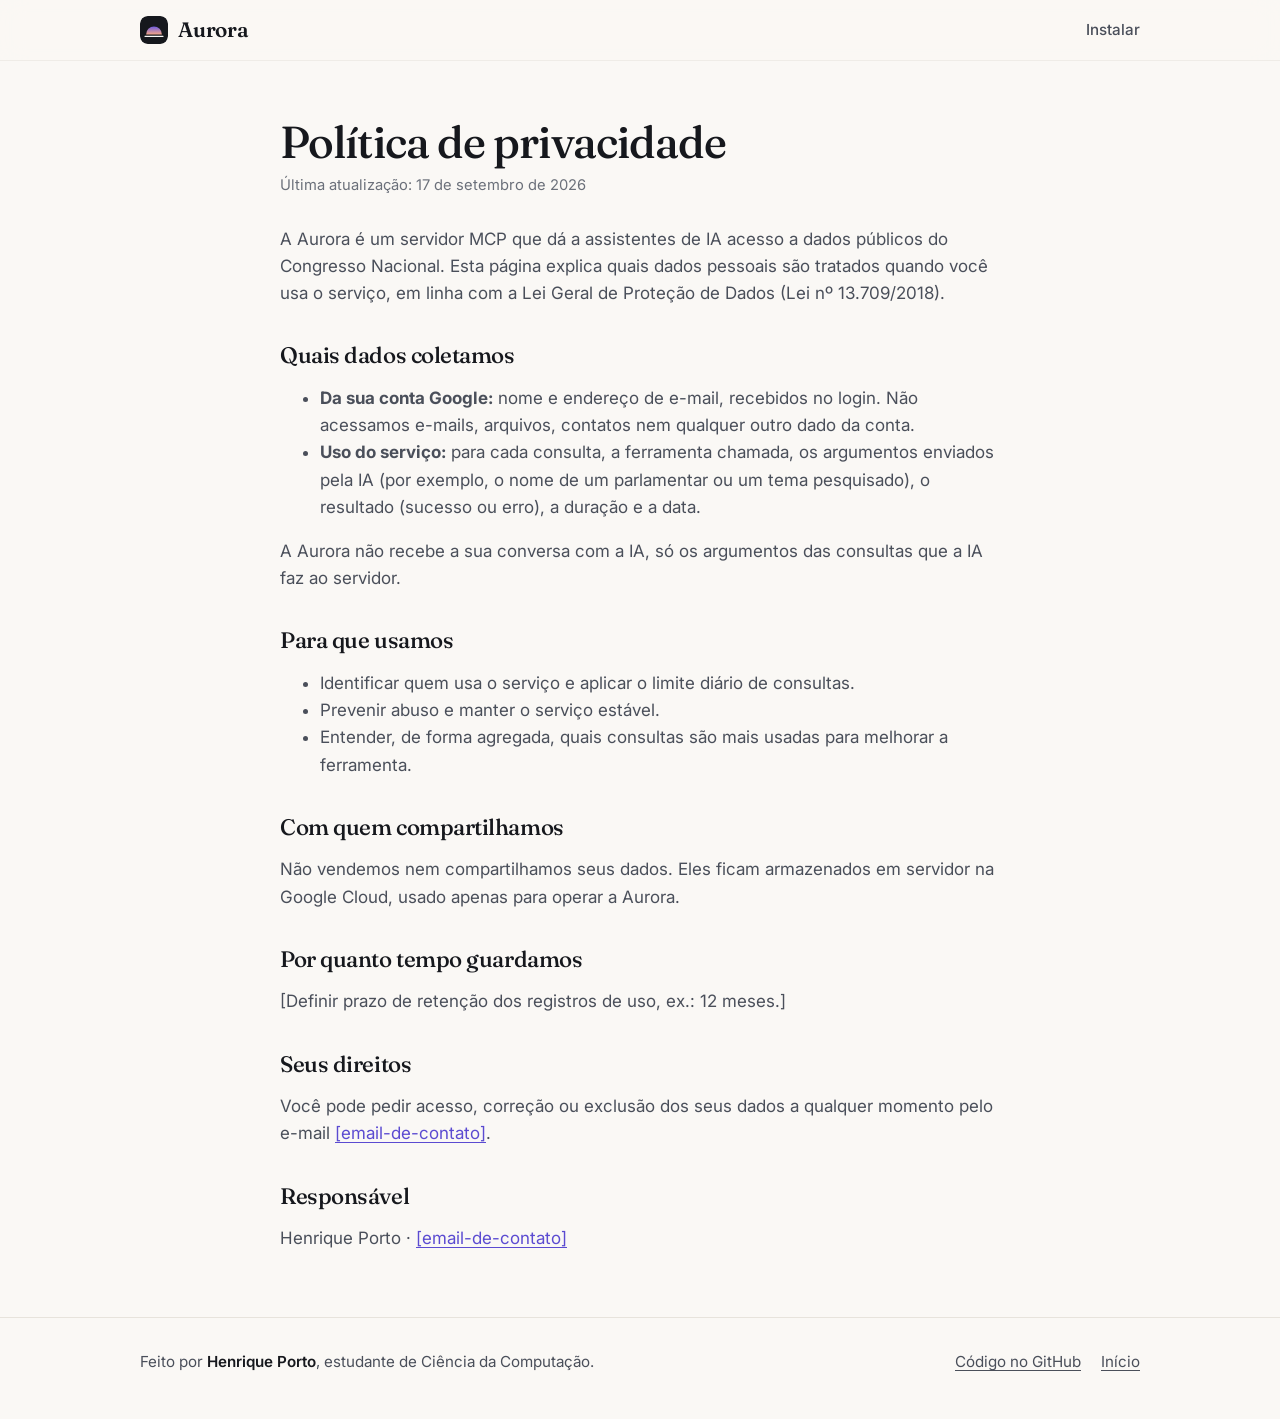
==== privacidade.html @ a43c870f "feat: esboço do site" ====
<!doctype html>
<html lang="pt-BR">
<head>
  <meta charset="utf-8">
  <meta name="viewport" content="width=device-width, initial-scale=1">
  <title>Privacidade · Aurora</title>
  <meta name="description" content="Política de privacidade da Aurora.">
  <link rel="icon" href="favicon.svg" type="image/svg+xml">
  <link rel="preconnect" href="https://fonts.googleapis.com">
  <link rel="preconnect" href="https://fonts.gstatic.com" crossorigin>
  <link href="https://fonts.googleapis.com/css2?family=Fraunces:opsz,wght@9..144,500;9..144,600&family=Inter:wght@400;500;600&display=swap" rel="stylesheet">
  <link rel="stylesheet" href="styles.css">
</head>
<body>
  <header class="topo">
    <div class="container topo__linha">
      <a class="marca" href="./" aria-label="Aurora, página inicial">
        <img src="favicon.svg" alt="" width="28" height="28">
        <span>Aurora</span>
      </a>
      <nav class="topo__nav" aria-label="Principal">
        <a href="./#instalar">Instalar</a>
      </nav>
    </div>
  </header>

  <!-- ESBOÇO: revisar antes de publicar e antes de enviar o app OAuth para verificação do Google. -->
  <main class="container container--estreito texto">
    <h1>Política de privacidade</h1>
    <p class="atualizado">Última atualização: 17 de setembro de 2026</p>

    <p>
      A Aurora é um servidor MCP que dá a assistentes de IA acesso a dados públicos do Congresso Nacional.
      Esta página explica quais dados pessoais são tratados quando você usa o serviço, em linha com a
      Lei Geral de Proteção de Dados (Lei nº 13.709/2018).
    </p>

    <h2>Quais dados coletamos</h2>
    <ul>
      <li><strong>Da sua conta Google:</strong> nome e endereço de e-mail, recebidos no login. Não acessamos e-mails, arquivos, contatos nem qualquer outro dado da conta.</li>
      <li><strong>Uso do serviço:</strong> para cada consulta, a ferramenta chamada, os argumentos enviados pela IA (por exemplo, o nome de um parlamentar ou um tema pesquisado), o resultado (sucesso ou erro), a duração e a data.</li>
    </ul>
    <p>A Aurora não recebe a sua conversa com a IA, só os argumentos das consultas que a IA faz ao servidor.</p>

    <h2>Para que usamos</h2>
    <ul>
      <li>Identificar quem usa o serviço e aplicar o limite diário de consultas.</li>
      <li>Prevenir abuso e manter o serviço estável.</li>
      <li>Entender, de forma agregada, quais consultas são mais usadas para melhorar a ferramenta.</li>
    </ul>

    <h2>Com quem compartilhamos</h2>
    <p>
      Não vendemos nem compartilhamos seus dados. Eles ficam armazenados em servidor na Google Cloud,
      usado apenas para operar a Aurora.
    </p>

    <h2>Por quanto tempo guardamos</h2>
    <p>[Definir prazo de retenção dos registros de uso, ex.: 12 meses.]</p>

    <h2>Seus direitos</h2>
    <p>
      Você pode pedir acesso, correção ou exclusão dos seus dados a qualquer momento pelo e-mail
      <a href="mailto:[email-de-contato]">[email-de-contato]</a>.
    </p>

    <h2>Responsável</h2>
    <p>Henrique Porto · <a href="mailto:[email-de-contato]">[email-de-contato]</a></p>
  </main>

  <footer class="rodape">
    <div class="container rodape__linha">
      <p>Feito por <a class="autor" href="https://www.linkedin.com/in/henriporto/">Henrique Porto</a>, estudante de Ciência da Computação.</p>
      <nav aria-label="Rodapé">
        <a href="https://github.com/henriporto/aurora">Código no GitHub</a>
        <a href="./">Início</a>
      </nav>
    </div>
  </footer>
</body>
</html>
---- styles.css ----
/* Paleta
 * Base neutra e quente (papel + tinta) com um único acento violeta.
 * Evita vermelho, verde-amarelo e azul como cor principal: no Brasil
 * essas cores lembram partidos e o site precisa parecer neutro.
 * O brilho do topo (lilás → pêssego) é o "amanhecer" da Aurora.
 */
:root {
  --fundo: #FAF8F5;
  --superficie: #FFFFFF;
  --tinta: #16181D;
  --tinta-2: #4A4F5A;
  --tinta-3: #6B707A;
  --linha: #E7E3DC;
  --acento: #5B4BD1;
  --acento-hover: #4A3BBE;
  --acento-suave: #EFECFC;
  --sobre-acento: #FFFFFF;
  --codigo-fundo: #16181D;
  --codigo-tinta: #ECEAE6;
  --codigo-rotulo: #9A9FAA;
  --brilho-1: #CFC6FA;
  --brilho-2: #F8D2BF;

  --fonte-titulo: "Fraunces", Georgia, "Times New Roman", serif;
  --fonte-texto: "Inter", system-ui, -apple-system, "Segoe UI", sans-serif;
  --fonte-codigo: "JetBrains Mono", ui-monospace, "SFMono-Regular", Menlo, monospace;

  --raio: 14px;
  --raio-g: 20px;
  --sombra: 0 1px 2px rgb(22 24 29 / .04), 0 8px 24px rgb(22 24 29 / .06);

  color-scheme: light dark;
}

@media (prefers-color-scheme: dark) {
  :root {
    --fundo: #0E0F13;
    --superficie: #16181E;
    --tinta: #ECEAE6;
    --tinta-2: #B0B4BD;
    --tinta-3: #8C919B;
    --linha: #272A33;
    --acento: #A99DFF;
    --acento-hover: #BDB4FF;
    --acento-suave: #221F3A;
    --sobre-acento: #0E0F13;
    --codigo-fundo: #0A0B0E;
    --brilho-1: #3A2F7A;
    --brilho-2: #5A3226;
    --sombra: 0 1px 2px rgb(0 0 0 / .3), 0 8px 24px rgb(0 0 0 / .25);
  }
}

*, *::before, *::after { box-sizing: border-box; }

html { scroll-behavior: smooth; -webkit-text-size-adjust: 100%; }
@media (prefers-reduced-motion: reduce) {
  html { scroll-behavior: auto; }
  *, *::before, *::after { transition: none !important; animation: none !important; }
}

body {
  margin: 0;
  background: var(--fundo);
  color: var(--tinta);
  font-family: var(--fonte-texto);
  font-size: 1.0625rem;
  line-height: 1.6;
  -webkit-font-smoothing: antialiased;
  overflow-x: hidden;
}

a { color: var(--acento); text-underline-offset: 3px; }
a:hover { color: var(--acento-hover); }
:focus-visible { outline: 2px solid var(--acento); outline-offset: 3px; border-radius: 6px; }

h1, h2, h3 {
  font-family: var(--fonte-titulo);
  font-weight: 500;
  letter-spacing: -0.02em;
  line-height: 1.1;
  margin: 0;
}

.container { width: 100%; max-width: 1040px; margin: 0 auto; padding: 0 20px; }
.container--estreito { max-width: 720px; }

.pular {
  position: absolute; left: -9999px; top: 8px;
  background: var(--tinta); color: var(--fundo); padding: 8px 14px; border-radius: 8px; z-index: 10;
}
.pular:focus { left: 8px; }

/* Topo */
.topo {
  position: sticky; top: 0; z-index: 5;
  background: color-mix(in srgb, var(--fundo) 82%, transparent);
  backdrop-filter: saturate(1.4) blur(12px);
  -webkit-backdrop-filter: saturate(1.4) blur(12px);
  border-bottom: 1px solid color-mix(in srgb, var(--linha) 60%, transparent);
}
.topo__linha { display: flex; align-items: center; justify-content: space-between; height: 60px; }
.marca {
  display: inline-flex; align-items: center; gap: 10px;
  color: var(--tinta); text-decoration: none;
  font-family: var(--fonte-titulo); font-size: 1.3rem; font-weight: 600; letter-spacing: -0.01em;
}
.marca img { border-radius: 8px; }
.topo__nav { display: flex; gap: 22px; }
.topo__nav a { color: var(--tinta-2); text-decoration: none; font-size: .95rem; font-weight: 500; }
.topo__nav a:hover { color: var(--tinta); }
@media (max-width: 560px) {
  .topo__nav a:not([href="#instalar"]) { display: none; }
}

/* Hero */
.hero { position: relative; padding: 96px 0 72px; overflow: hidden; }
.hero__brilho {
  position: absolute; inset: -30% -10% auto; height: 520px;
  background:
    radial-gradient(40% 60% at 30% 40%, var(--brilho-1), transparent 70%),
    radial-gradient(35% 55% at 70% 50%, var(--brilho-2), transparent 70%);
  filter: blur(40px);
  opacity: .75;
  -webkit-mask-image: linear-gradient(to bottom, #000 45%, transparent);
  mask-image: linear-gradient(to bottom, #000 45%, transparent);
  pointer-events: none;
}
.hero__conteudo { position: relative; text-align: center; max-width: 820px; }
.hero h1 { font-size: clamp(2.3rem, 6.2vw, 4.1rem); text-wrap: balance; }
.hero__sub {
  margin: 24px auto 0; max-width: 620px;
  font-size: clamp(1.05rem, 2.2vw, 1.2rem); color: var(--tinta-2); text-wrap: pretty;
}
.hero__sub strong { color: var(--tinta); font-weight: 600; }
.hero__acoes { display: flex; flex-wrap: wrap; gap: 12px; justify-content: center; margin-top: 34px; }

/* Dica ao passar o mouse no botão principal (some em telas de toque). */
.com-dica { position: relative; display: inline-flex; }
.dica {
  position: absolute; top: calc(100% + 10px); left: 50%; z-index: 2;
  width: max-content; max-width: min(300px, 80vw);
  padding: 8px 12px; border-radius: 10px;
  background: var(--tinta); color: var(--fundo);
  font-size: .85rem; line-height: 1.4; text-align: center;
  opacity: 0; transform: translate(-50%, -4px); pointer-events: none;
  transition: opacity .15s, transform .15s;
}
.com-dica:hover .dica, .com-dica:has(:focus-visible) .dica { opacity: 1; transform: translate(-50%, 0); }
@media (hover: none) { .dica { display: none; } }

.botao {
  display: inline-flex; align-items: center; justify-content: center; gap: 8px;
  min-height: 48px; padding: 0 22px; border-radius: 999px;
  font: 500 1rem/1 var(--fonte-texto); text-decoration: none; cursor: pointer;
  border: 1px solid transparent;
  transition: background-color .15s, color .15s, border-color .15s, transform .15s;
}
.botao:active { transform: translateY(1px); }
.botao--primario { background: var(--tinta); color: var(--fundo); }
.botao--primario:hover { background: color-mix(in srgb, var(--tinta) 86%, var(--acento)); color: var(--fundo); }
.botao--fantasma { color: var(--tinta); border-color: var(--linha); background: color-mix(in srgb, var(--superficie) 60%, transparent); }
.botao--fantasma:hover { color: var(--tinta); border-color: var(--tinta-3); }
.botao--acento { background: var(--acento); color: var(--sobre-acento); min-height: 42px; padding: 0 18px; font-size: .95rem; }
.botao--acento:hover { background: var(--acento-hover); color: var(--sobre-acento); }

/* Seções */
.secao { padding: 72px 0; }
.secao__titulo { font-size: clamp(1.8rem, 4vw, 2.5rem); text-align: center; text-wrap: balance; }
.secao__titulo--sozinho { margin-bottom: 32px; }
.secao__sub { margin: 12px auto 36px; max-width: 580px; text-align: center; color: var(--tinta-2); text-wrap: pretty; }

/* Perguntas */
.perguntas {
  list-style: none; margin: 0; padding: 0;
  display: grid; gap: 12px; grid-template-columns: repeat(auto-fit, minmax(290px, 1fr));
}
.pergunta {
  width: 100%; height: 100%; text-align: left; cursor: pointer;
  padding: 18px 20px; border-radius: var(--raio);
  font: 400 1rem/1.5 var(--fonte-texto); color: var(--tinta);
  background: var(--superficie); border: 1px solid var(--linha);
  transition: border-color .15s, box-shadow .15s, transform .15s;
}
.pergunta::before { content: "“"; color: var(--acento); font-family: var(--fonte-titulo); font-size: 1.4em; line-height: 0; margin-right: 2px; vertical-align: -0.2em; }
.etiqueta {
  display: inline-block; margin-left: 6px; padding: 1px 8px; border-radius: 999px; vertical-align: 1px;
  font-size: .72rem; font-weight: 600; letter-spacing: .02em; text-transform: uppercase;
  color: var(--acento); background: var(--acento-suave);
}
.pergunta:hover { border-color: color-mix(in srgb, var(--acento) 45%, var(--linha)); box-shadow: var(--sombra); transform: translateY(-1px); }

/* Instalação */
.secao--instalar { background: linear-gradient(to bottom, transparent, color-mix(in srgb, var(--acento-suave) 55%, transparent) 30%, transparent); }

.clientes { position: relative; margin: 0 -20px; }
.clientes::before, .clientes::after {
  content: ""; position: absolute; top: 0; bottom: 8px; width: 40px; z-index: 1; pointer-events: none;
  opacity: 0; transition: opacity .2s;
}
.clientes.tem-antes::before, .clientes.tem-depois::after { opacity: 1; }
.clientes::before { left: 0; background: linear-gradient(to right, var(--fundo), transparent); }
.clientes::after { right: 0; background: linear-gradient(to left, var(--fundo), transparent); }
.clientes__trilho {
  display: flex; gap: 8px; overflow-x: auto; padding: 4px 20px 12px;
  scroll-snap-type: x proximity; scrollbar-width: none;
}
.clientes__trilho::-webkit-scrollbar { display: none; }
.clientes__trilho > :first-child { margin-left: auto; }
.clientes__trilho > :last-child { margin-right: auto; }
.aba {
  flex: 0 0 auto; scroll-snap-align: center;
  display: inline-flex; align-items: center;
  min-height: 44px; padding: 0 16px; border-radius: 999px; cursor: pointer;
  font: 500 .95rem/1 var(--fonte-texto); color: var(--tinta-2);
  background: var(--superficie); border: 1px solid var(--linha);
  transition: background-color .2s, color .2s, border-color .2s;
}
.aba:hover { color: var(--tinta); border-color: var(--tinta-3); }
.aba[aria-selected="true"] { background: var(--tinta); color: var(--fundo); border-color: var(--tinta); }

.painel {
  margin: 20px auto 0; max-width: 760px;
  background: var(--superficie); border: 1px solid var(--linha); border-radius: var(--raio-g);
  box-shadow: var(--sombra); padding: 28px;
}
.painel.entrando { animation: entrar .28s ease-out; }
@keyframes entrar { from { opacity: 0; transform: translateY(6px); } to { opacity: 1; transform: none; } }
.painel__instalar { margin-bottom: 22px; }
.passos { margin: 0; padding: 0; list-style: none; counter-reset: passo; display: grid; gap: 12px; }
.passos li { counter-increment: passo; display: grid; grid-template-columns: 28px 1fr; gap: 12px; color: var(--tinta-2); }
.passos li::before {
  content: counter(passo);
  display: grid; place-items: center; width: 28px; height: 28px; border-radius: 50%;
  font-size: .85rem; font-weight: 600; color: var(--acento); background: var(--acento-suave);
}
.passos strong { color: var(--tinta); font-weight: 600; }
.passos kbd, .painel code:not(.codigo code) {
  font-family: var(--fonte-codigo); font-size: .85em;
  padding: 1px 6px; border-radius: 6px; background: var(--acento-suave); color: var(--tinta);
}

.codigo { margin-top: 20px; border-radius: var(--raio); background: var(--codigo-fundo); overflow: hidden; }
.codigo__barra {
  display: flex; align-items: center; justify-content: space-between; gap: 12px;
  padding: 8px 8px 8px 16px; border-bottom: 1px solid rgb(255 255 255 / .07);
}
.codigo__rotulo { font: 400 .8rem/1 var(--fonte-codigo); color: var(--codigo-rotulo); overflow: hidden; text-overflow: ellipsis; white-space: nowrap; }
.copiar {
  flex: 0 0 auto; display: inline-flex; align-items: center; gap: 6px;
  min-height: 34px; padding: 0 12px; border-radius: 8px; cursor: pointer;
  font: 500 .85rem/1 var(--fonte-texto); color: var(--codigo-tinta);
  background: rgb(255 255 255 / .08); border: 1px solid rgb(255 255 255 / .1);
  transition: background-color .15s;
}
.copiar:hover { background: rgb(255 255 255 / .16); }
.copiar[data-copiado] { color: #B9F0D0; }
.copiar svg { width: 15px; height: 15px; }
.codigo pre { margin: 0; padding: 16px; overflow-x: auto; }
.codigo code { font: 400 .9rem/1.65 var(--fonte-codigo); color: var(--codigo-tinta); white-space: pre; }
.painel__nota { margin: 16px 0 0; font-size: .9rem; color: var(--tinta-3); }

@media (max-width: 560px) {
  .painel { padding: 20px 16px; margin-left: -4px; margin-right: -4px; }
  .codigo code { font-size: .82rem; }
}

/* Números */
.numeros {
  margin: 0; display: grid; gap: 1px; grid-template-columns: repeat(4, 1fr);
  background: var(--linha); border: 1px solid var(--linha); border-radius: var(--raio-g); overflow: hidden;
}
.numeros div { background: var(--superficie); padding: 26px 20px; display: flex; flex-direction: column-reverse; gap: 4px; }
.numeros dd { margin: 0; font-family: var(--fonte-titulo); font-size: clamp(1.7rem, 3.6vw, 2.3rem); letter-spacing: -0.02em; line-height: 1.1; }
.numeros dt { color: var(--tinta-3); font-size: .9rem; }
@media (max-width: 760px) { .numeros { grid-template-columns: repeat(2, 1fr); } }

/* Dúvidas */
details { border-bottom: 1px solid var(--linha); }
details:first-of-type { border-top: 1px solid var(--linha); margin-top: 28px; }
summary {
  list-style: none; cursor: pointer; padding: 20px 36px 20px 0; position: relative;
  font-weight: 500; font-size: 1.05rem;
}
summary::-webkit-details-marker { display: none; }
summary::after {
  content: ""; position: absolute; right: 6px; top: 50%; width: 10px; height: 10px; margin-top: -7px;
  border-right: 1.5px solid var(--tinta-3); border-bottom: 1.5px solid var(--tinta-3);
  transform: rotate(45deg); transition: transform .2s;
}
details[open] summary::after { transform: rotate(-135deg); margin-top: -2px; }
details p { margin: -6px 0 20px; color: var(--tinta-2); }
details p + p { margin-top: -8px; }
details strong { color: var(--tinta); font-weight: 600; }
abbr { text-decoration: underline dotted; text-underline-offset: 3px; }

/* Rodapé */
.rodape { border-top: 1px solid var(--linha); padding: 32px 0 44px; margin-top: 24px; }
.rodape__linha { display: flex; flex-wrap: wrap; gap: 12px 24px; align-items: center; justify-content: space-between; }
.rodape p { margin: 0; color: var(--tinta-2); font-size: .95rem; }
.rodape .autor { color: var(--tinta); font-weight: 600; text-decoration: none; }
.rodape .autor:hover { color: var(--acento); text-decoration: underline; }
.rodape nav { display: flex; gap: 20px; }
.rodape nav a { color: var(--tinta-2); font-size: .95rem; }
.rodape nav a:hover { color: var(--tinta); }

/* Aviso "copiado" */
.aviso {
  position: fixed; left: 50%; bottom: 24px; z-index: 20;
  transform: translate(-50%, 16px); opacity: 0; pointer-events: none;
  padding: 10px 16px; border-radius: 999px;
  background: var(--tinta); color: var(--fundo); font-size: .92rem; font-weight: 500;
  box-shadow: var(--sombra); transition: opacity .2s, transform .2s;
}
.aviso.visivel { opacity: 1; transform: translate(-50%, 0); }

/* Página de texto (privacidade) */
.texto { padding: 56px 0 24px; }
.texto h1 { font-size: clamp(2rem, 5vw, 2.8rem); margin-bottom: 8px; }
.texto h2 { font-size: 1.4rem; margin: 36px 0 8px; }
.texto p, .texto li { color: var(--tinta-2); }
.texto .atualizado { color: var(--tinta-3); font-size: .92rem; margin: 0 0 28px; }
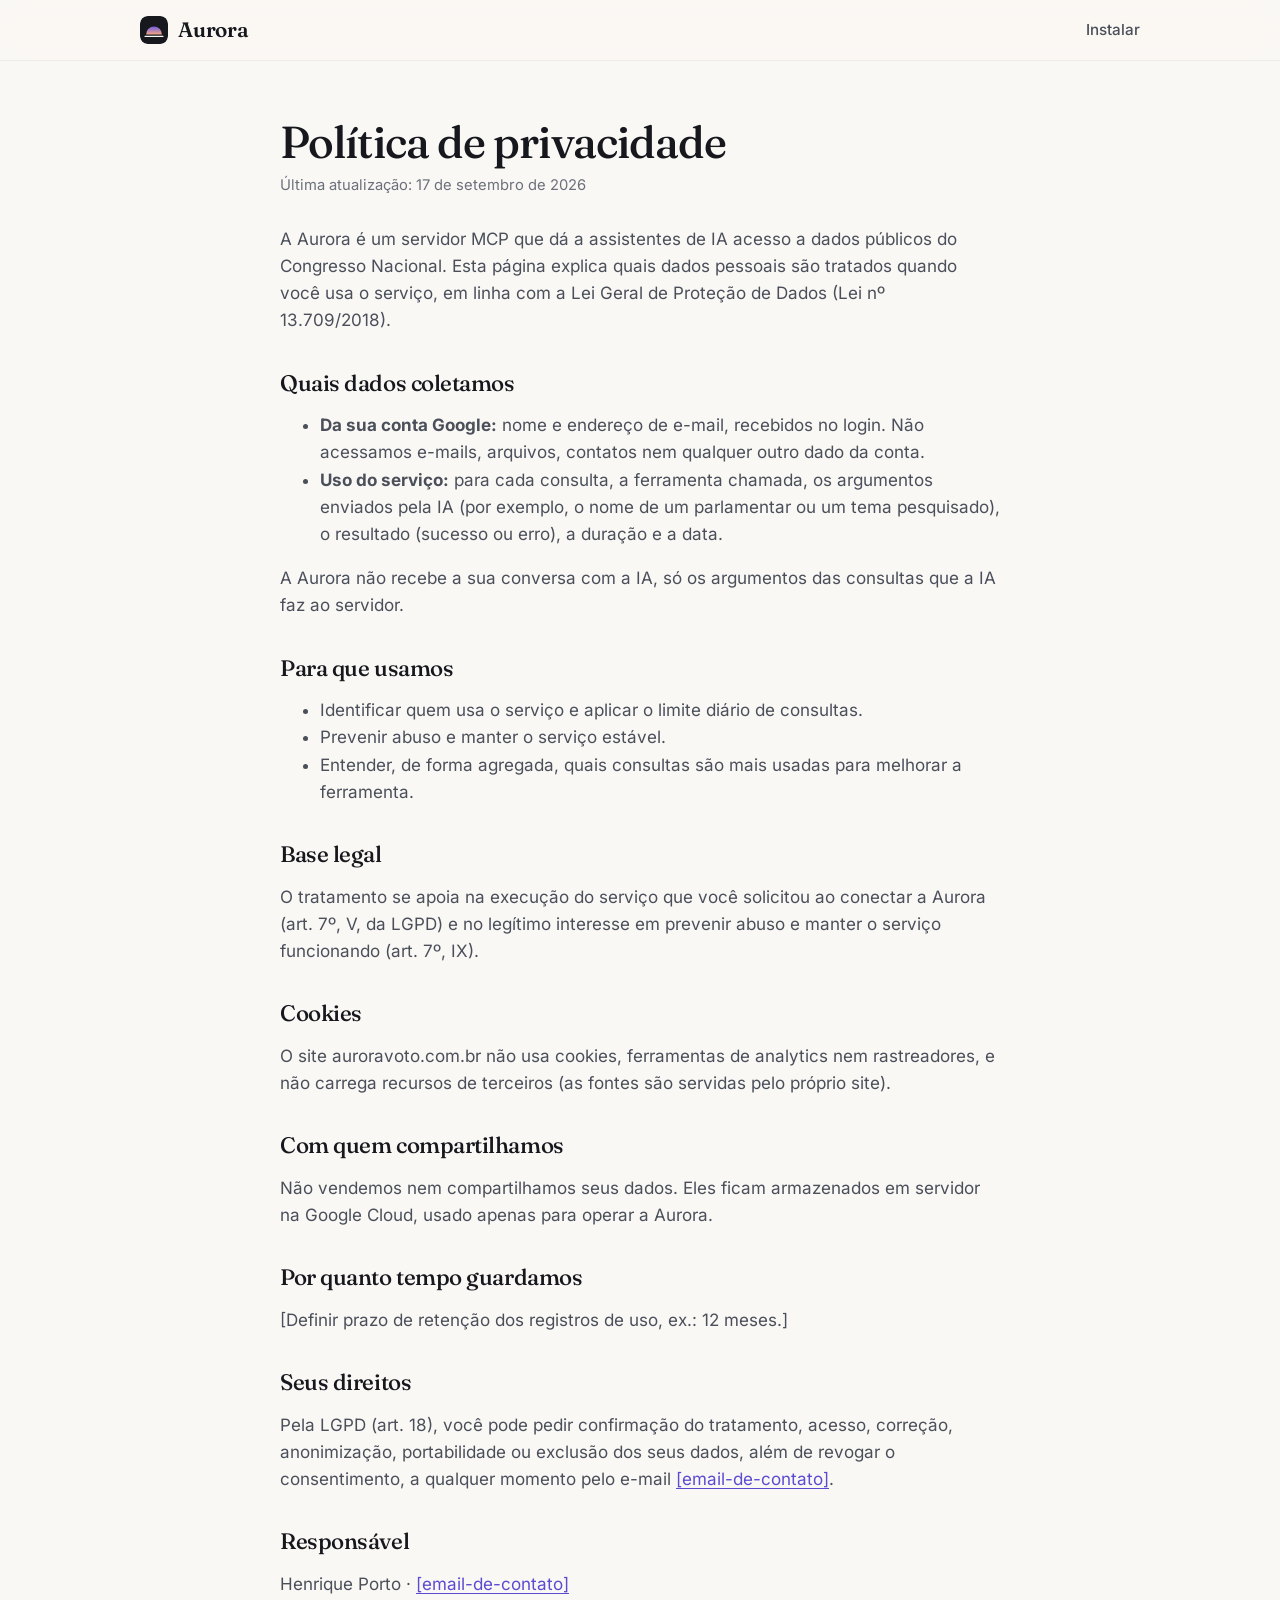
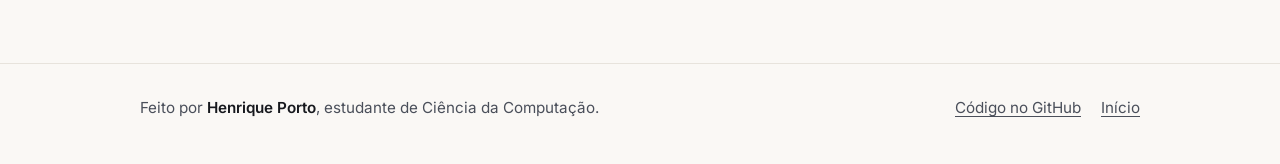
==== commit f119eb39: "feat: adicionando separação maior entre os blocos de conteudo" ====
--- a/privacidade.html
+++ b/privacidade.html
@@ -6,9 +6,6 @@
   <title>Privacidade · Aurora</title>
   <meta name="description" content="Política de privacidade da Aurora.">
   <link rel="icon" href="favicon.svg" type="image/svg+xml">
-  <link rel="preconnect" href="https://fonts.googleapis.com">
-  <link rel="preconnect" href="https://fonts.gstatic.com" crossorigin>
-  <link href="https://fonts.googleapis.com/css2?family=Fraunces:opsz,wght@9..144,500;9..144,600&family=Inter:wght@400;500;600&display=swap" rel="stylesheet">
   <link rel="stylesheet" href="styles.css">
 </head>
 <body>
@@ -49,6 +46,19 @@
       <li>Entender, de forma agregada, quais consultas são mais usadas para melhorar a ferramenta.</li>
     </ul>
 
+    <h2>Base legal</h2>
+    <p>
+      O tratamento se apoia na execução do serviço que você solicitou ao conectar a Aurora
+      (art. 7º, V, da LGPD) e no legítimo interesse em prevenir abuso e manter o serviço funcionando
+      (art. 7º, IX).
+    </p>
+
+    <h2>Cookies</h2>
+    <p>
+      O site auroravoto.com.br não usa cookies, ferramentas de analytics nem rastreadores, e não carrega
+      recursos de terceiros (as fontes são servidas pelo próprio site).
+    </p>
+
     <h2>Com quem compartilhamos</h2>
     <p>
       Não vendemos nem compartilhamos seus dados. Eles ficam armazenados em servidor na Google Cloud,
@@ -60,7 +70,8 @@
 
     <h2>Seus direitos</h2>
     <p>
-      Você pode pedir acesso, correção ou exclusão dos seus dados a qualquer momento pelo e-mail
+      Pela LGPD (art. 18), você pode pedir confirmação do tratamento, acesso, correção, anonimização,
+      portabilidade ou exclusão dos seus dados, além de revogar o consentimento, a qualquer momento pelo e-mail
       <a href="mailto:[email-de-contato]">[email-de-contato]</a>.
     </p>
 
--- a/styles.css
+++ b/styles.css
@@ -51,6 +51,11 @@
   }
 }
 
+/* Fontes servidas pelo próprio site: nenhuma requisição a terceiros. */
+@font-face { font-family: "Fraunces"; src: url("fontes/fraunces.woff2") format("woff2"); font-weight: 100 900; font-style: normal; font-display: swap; }
+@font-face { font-family: "Inter"; src: url("fontes/inter.woff2") format("woff2"); font-weight: 100 900; font-style: normal; font-display: swap; }
+@font-face { font-family: "JetBrains Mono"; src: url("fontes/jetbrains-mono.woff2") format("woff2"); font-weight: 100 800; font-style: normal; font-display: swap; }
+
 *, *::before, *::after { box-sizing: border-box; }
 
 html { scroll-behavior: smooth; -webkit-text-size-adjust: 100%; }
@@ -114,7 +119,7 @@
 }
 
 /* Hero */
-.hero { position: relative; padding: 96px 0 72px; overflow: hidden; }
+.hero { position: relative; overflow: hidden; }
 .hero__brilho {
   position: absolute; inset: -30% -10% auto; height: 520px;
   background:
@@ -165,7 +170,26 @@
 .botao--acento:hover { background: var(--acento-hover); color: var(--sobre-acento); }
 
 /* Seções */
-.secao { padding: 72px 0; }
+.secao { padding: 120px 0; scroll-margin-top: 60px; }
+
+/* Blocos de tela cheia: início, perguntas e instalação. A seta leva ao próximo. */
+.bloco {
+  position: relative; min-height: calc(100svh - 60px);
+  display: flex; flex-direction: column; justify-content: center;
+  padding: 72px 0 112px; scroll-margin-top: 60px;
+}
+.bloco--ultimo { padding-bottom: 72px; }
+.proximo {
+  position: absolute; left: 50%; bottom: 28px; transform: translateX(-50%);
+  display: grid; place-items: center; width: 46px; height: 46px; border-radius: 50%;
+  color: var(--tinta-2); background: color-mix(in srgb, var(--superficie) 70%, transparent);
+  border: 1px solid var(--linha);
+  transition: color .15s, border-color .15s, background-color .15s;
+  animation: flutuar 2.4s ease-in-out infinite;
+}
+.proximo:hover { color: var(--tinta); border-color: var(--tinta-3); background: var(--superficie); }
+.proximo svg { width: 20px; height: 20px; }
+@keyframes flutuar { 0%, 100% { translate: 0 0; } 50% { translate: 0 5px; } }
 .secao__titulo { font-size: clamp(1.8rem, 4vw, 2.5rem); text-align: center; text-wrap: balance; }
 .secao__titulo--sozinho { margin-bottom: 32px; }
 .secao__sub { margin: 12px auto 36px; max-width: 580px; text-align: center; color: var(--tinta-2); text-wrap: pretty; }
@@ -176,19 +200,29 @@
   display: grid; gap: 12px; grid-template-columns: repeat(auto-fit, minmax(290px, 1fr));
 }
 .pergunta {
-  width: 100%; height: 100%; text-align: left; cursor: pointer;
-  padding: 18px 20px; border-radius: var(--raio);
-  font: 400 1rem/1.5 var(--fonte-texto); color: var(--tinta);
+  position: relative; display: flex; align-items: flex-start; gap: 12px; cursor: pointer;
+  padding: 16px 12px 16px 20px; border-radius: var(--raio);
   background: var(--superficie); border: 1px solid var(--linha);
   transition: border-color .15s, box-shadow .15s, transform .15s;
 }
-.pergunta::before { content: "“"; color: var(--acento); font-family: var(--fonte-titulo); font-size: 1.4em; line-height: 0; margin-right: 2px; vertical-align: -0.2em; }
-.etiqueta {
-  display: inline-block; margin-left: 6px; padding: 1px 8px; border-radius: 999px; vertical-align: 1px;
-  font-size: .72rem; font-weight: 600; letter-spacing: .02em; text-transform: uppercase;
-  color: var(--acento); background: var(--acento-suave);
-}
 .pergunta:hover { border-color: color-mix(in srgb, var(--acento) 45%, var(--linha)); box-shadow: var(--sombra); transform: translateY(-1px); }
+.pergunta__texto { flex: 1; margin: 2px 0 0; font-size: 1rem; line-height: 1.9; color: var(--tinta); }
+.pergunta__texto::before { content: "“"; color: var(--acento); font-family: var(--fonte-titulo); font-size: 1.4em; line-height: 0; margin-right: 2px; vertical-align: -0.2em; }
+.lacuna {
+  width: 7ch; min-width: 5ch; max-width: 100%; padding: 1px 6px; margin: 0 1px;
+  font: 500 1rem/1.4 var(--fonte-texto); color: var(--acento);
+  background: var(--acento-suave); border: 0; border-bottom: 1.5px dashed var(--acento); border-radius: 6px 6px 2px 2px;
+  cursor: text;
+}
+.lacuna::placeholder { color: color-mix(in srgb, var(--acento) 55%, transparent); font-weight: 400; }
+.lacuna:focus { outline: none; border-bottom-style: solid; }
+.pergunta__copiar {
+  flex: 0 0 auto; display: grid; place-items: center; width: 34px; height: 34px; border-radius: 9px; cursor: pointer;
+  color: var(--tinta-3); background: transparent; border: 0;
+  transition: color .15s, background-color .15s;
+}
+.pergunta__copiar svg { width: 16px; height: 16px; }
+.pergunta:hover .pergunta__copiar { color: var(--acento); background: var(--acento-suave); }
 
 /* Instalação */
 .secao--instalar { background: linear-gradient(to bottom, transparent, color-mix(in srgb, var(--acento-suave) 55%, transparent) 30%, transparent); }
@@ -294,6 +328,13 @@
 details strong { color: var(--tinta); font-weight: 600; }
 abbr { text-decoration: underline dotted; text-underline-offset: 3px; }
 
+/* Botão com cara de link */
+.link {
+  padding: 0; border: 0; background: none; cursor: pointer;
+  font: inherit; color: var(--acento); text-decoration: underline; text-underline-offset: 3px;
+}
+.link:hover { color: var(--acento-hover); }
+
 /* Rodapé */
 .rodape { border-top: 1px solid var(--linha); padding: 32px 0 44px; margin-top: 24px; }
 .rodape__linha { display: flex; flex-wrap: wrap; gap: 12px 24px; align-items: center; justify-content: space-between; }
@@ -301,8 +342,8 @@
 .rodape .autor { color: var(--tinta); font-weight: 600; text-decoration: none; }
 .rodape .autor:hover { color: var(--acento); text-decoration: underline; }
 .rodape nav { display: flex; gap: 20px; }
-.rodape nav a { color: var(--tinta-2); font-size: .95rem; }
-.rodape nav a:hover { color: var(--tinta); }
+.rodape nav a, .rodape nav .link { color: var(--tinta-2); font-size: .95rem; }
+.rodape nav a:hover, .rodape nav .link:hover { color: var(--tinta); }
 
 /* Aviso "copiado" */
 .aviso {
@@ -314,6 +355,28 @@
 }
 .aviso.visivel { opacity: 1; transform: translate(-50%, 0); }
 
+/* Caixa de privacidade */
+.caixa {
+  width: min(560px, calc(100vw - 32px)); max-height: calc(100dvh - 48px); overflow: auto;
+  padding: 26px 26px 22px; border: 1px solid var(--linha); border-radius: var(--raio-g);
+  background: var(--superficie); color: var(--tinta); box-shadow: 0 24px 60px rgb(0 0 0 / .25);
+}
+.caixa::backdrop { background: rgb(14 15 19 / .45); backdrop-filter: blur(3px); }
+.caixa[open] { animation: entrar .22s ease-out; }
+.caixa__cabeca { display: flex; align-items: center; justify-content: space-between; gap: 12px; }
+.caixa h2 { font-size: 1.6rem; }
+.caixa__fechar {
+  display: grid; place-items: center; width: 36px; height: 36px; border-radius: 50%; cursor: pointer;
+  color: var(--tinta-2); background: transparent; border: 1px solid var(--linha);
+}
+.caixa__fechar:hover { color: var(--tinta); border-color: var(--tinta-3); }
+.caixa__fechar svg { width: 16px; height: 16px; }
+.caixa__lista { margin: 18px 0 0; padding: 0; list-style: none; display: grid; gap: 14px; }
+.caixa__lista li { position: relative; padding-left: 20px; color: var(--tinta-2); font-size: .98rem; line-height: 1.55; }
+.caixa__lista li::before { content: ""; position: absolute; left: 2px; top: .62em; width: 7px; height: 7px; border-radius: 50%; background: var(--acento); }
+.caixa__lista strong { color: var(--tinta); font-weight: 600; }
+.caixa__rodape { margin: 20px 0 0; padding-top: 14px; border-top: 1px solid var(--linha); font-size: .9rem; }
+
 /* Página de texto (privacidade) */
 .texto { padding: 56px 0 24px; }
 .texto h1 { font-size: clamp(2rem, 5vw, 2.8rem); margin-bottom: 8px; }
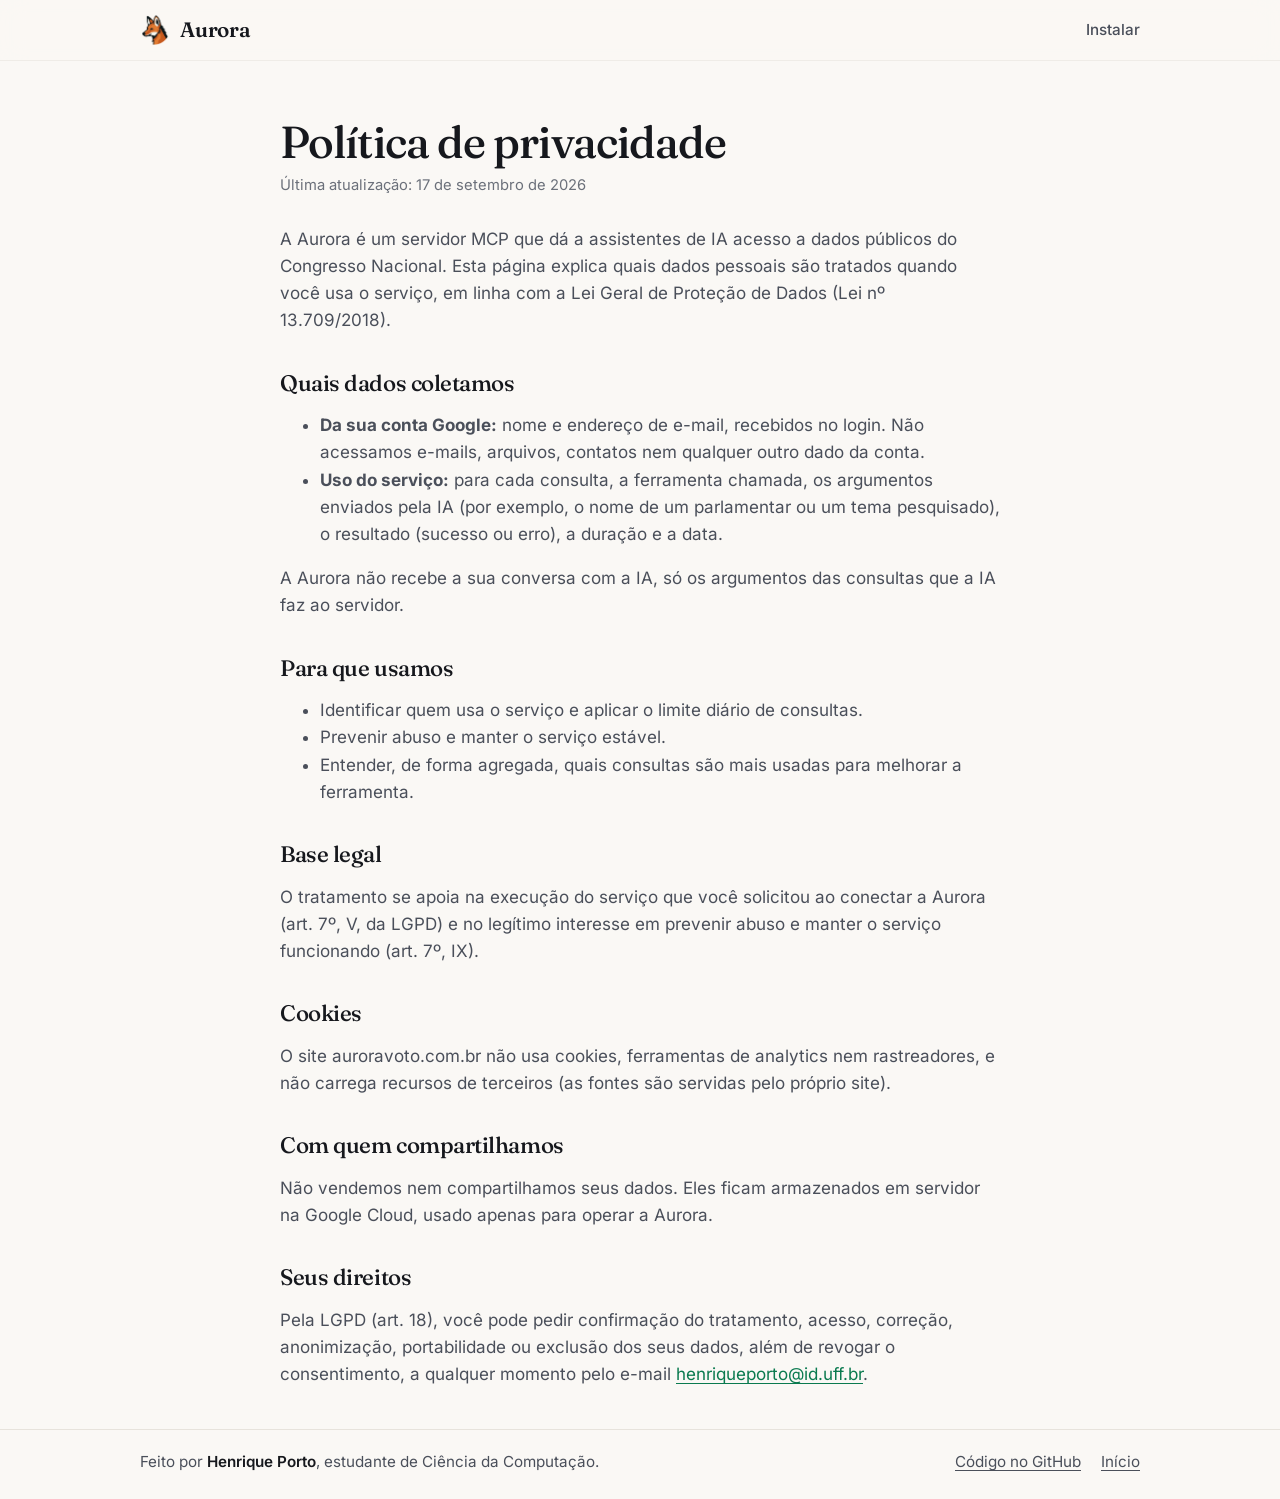
==== commit 4809d5fe: "feat: add color, moviment" ====
--- a/privacidade.html
+++ b/privacidade.html
@@ -5,14 +5,15 @@
   <meta name="viewport" content="width=device-width, initial-scale=1">
   <title>Privacidade · Aurora</title>
   <meta name="description" content="Política de privacidade da Aurora.">
-  <link rel="icon" href="favicon.svg" type="image/svg+xml">
+  <link rel="icon" href="lobo.png" type="image/png">
+  <link rel="apple-touch-icon" href="lobo.png">
   <link rel="stylesheet" href="styles.css">
 </head>
 <body>
   <header class="topo">
     <div class="container topo__linha">
       <a class="marca" href="./" aria-label="Aurora, página inicial">
-        <img src="favicon.svg" alt="" width="28" height="28">
+        <img src="lobo.png" alt="" width="30" height="30">
         <span>Aurora</span>
       </a>
       <nav class="topo__nav" aria-label="Principal">
@@ -65,18 +66,13 @@
       usado apenas para operar a Aurora.
     </p>
 
-    <h2>Por quanto tempo guardamos</h2>
-    <p>[Definir prazo de retenção dos registros de uso, ex.: 12 meses.]</p>
-
     <h2>Seus direitos</h2>
     <p>
       Pela LGPD (art. 18), você pode pedir confirmação do tratamento, acesso, correção, anonimização,
       portabilidade ou exclusão dos seus dados, além de revogar o consentimento, a qualquer momento pelo e-mail
-      <a href="mailto:[email-de-contato]">[email-de-contato]</a>.
+      <a href="mailto:henriqueporto@id.uff.br">henriqueporto@id.uff.br</a>.
     </p>
 
-    <h2>Responsável</h2>
-    <p>Henrique Porto · <a href="mailto:[email-de-contato]">[email-de-contato]</a></p>
   </main>
 
   <footer class="rodape">
--- a/styles.css
+++ b/styles.css
@@ -1,8 +1,7 @@
 /* Paleta
- * Base neutra e quente (papel + tinta) com um único acento violeta.
- * Evita vermelho, verde-amarelo e azul como cor principal: no Brasil
- * essas cores lembram partidos e o site precisa parecer neutro.
- * O brilho do topo (lilás → pêssego) é o "amanhecer" da Aurora.
+ * Base neutra e quente (papel + tinta) com acento verde, que lembra o Brasil.
+ * O verde vem sozinho, sem amarelo: a dupla verde-amarelo tem leitura política.
+ * O fundo da página é uma aurora (verde e azul), fixa atrás de todos os blocos, que se move devagar e segue o mouse.
  */
 :root {
   --fundo: #FAF8F5;
@@ -11,15 +10,16 @@
   --tinta-2: #4A4F5A;
   --tinta-3: #6B707A;
   --linha: #E7E3DC;
-  --acento: #5B4BD1;
-  --acento-hover: #4A3BBE;
-  --acento-suave: #EFECFC;
+  --acento: #0A7A4F;
+  --acento-hover: #07643F;
+  --acento-suave: #E3F5EA;
   --sobre-acento: #FFFFFF;
   --codigo-fundo: #16181D;
   --codigo-tinta: #ECEAE6;
   --codigo-rotulo: #9A9FAA;
-  --brilho-1: #CFC6FA;
-  --brilho-2: #F8D2BF;
+  --aurora-verde: #d2f1df;
+  --aurora-azul: #F4F8FF;
+  --aurora-opacidade: 0.4;
 
   --fonte-titulo: "Fraunces", Georgia, "Times New Roman", serif;
   --fonte-texto: "Inter", system-ui, -apple-system, "Segoe UI", sans-serif;
@@ -40,13 +40,14 @@
     --tinta-2: #B0B4BD;
     --tinta-3: #8C919B;
     --linha: #272A33;
-    --acento: #A99DFF;
-    --acento-hover: #BDB4FF;
-    --acento-suave: #221F3A;
+    --acento: #5FD39A;
+    --acento-hover: #83E0B2;
+    --acento-suave: #12291E;
     --sobre-acento: #0E0F13;
     --codigo-fundo: #0A0B0E;
-    --brilho-1: #3A2F7A;
-    --brilho-2: #5A3226;
+    --aurora-verde: #0D3B2A;
+    --aurora-azul: #16294D;
+    --aurora-opacidade: .18;
     --sombra: 0 1px 2px rgb(0 0 0 / .3), 0 8px 24px rgb(0 0 0 / .25);
   }
 }
@@ -58,7 +59,12 @@
 
 *, *::before, *::after { box-sizing: border-box; }
 
-html { scroll-behavior: smooth; -webkit-text-size-adjust: 100%; }
+html { scroll-behavior: smooth; -webkit-text-size-adjust: 100%; scroll-padding-top: 60px; }
+/* Telas de toque: encaixe nativo, cada deslizada leva a um bloco.
+ * No computador quem faz isso é o script.js (rolagem por bloco). */
+@media (hover: none) and (pointer: coarse) {
+  html { scroll-snap-type: y mandatory; }
+}
 @media (prefers-reduced-motion: reduce) {
   html { scroll-behavior: auto; }
   *, *::before, *::after { transition: none !important; animation: none !important; }
@@ -110,7 +116,7 @@
   color: var(--tinta); text-decoration: none;
   font-family: var(--fonte-titulo); font-size: 1.3rem; font-weight: 600; letter-spacing: -0.01em;
 }
-.marca img { border-radius: 8px; }
+.marca img { display: block; }
 .topo__nav { display: flex; gap: 22px; }
 .topo__nav a { color: var(--tinta-2); text-decoration: none; font-size: .95rem; font-weight: 500; }
 .topo__nav a:hover { color: var(--tinta); }
@@ -120,16 +126,47 @@
 
 /* Hero */
 .hero { position: relative; overflow: hidden; }
-.hero__brilho {
-  position: absolute; inset: -30% -10% auto; height: 520px;
-  background:
-    radial-gradient(40% 60% at 30% 40%, var(--brilho-1), transparent 70%),
-    radial-gradient(35% 55% at 70% 50%, var(--brilho-2), transparent 70%);
-  filter: blur(40px);
-  opacity: .75;
-  -webkit-mask-image: linear-gradient(to bottom, #000 45%, transparent);
-  mask-image: linear-gradient(to bottom, #000 45%, transparent);
-  pointer-events: none;
+.aurora { position: fixed; inset: 0; z-index: -1; overflow: hidden; pointer-events: none; }
+/* Ruído bem fino por cima: degradês fracos em áreas grandes criam anéis visíveis (banding). */
+.aurora::after {
+  content: ""; position: absolute; inset: 0; opacity: .05;
+  background-image: url("data:image/svg+xml,%3Csvg xmlns='http://www.w3.org/2000/svg' width='160' height='160'%3E%3Cfilter id='r'%3E%3CfeTurbulence type='fractalNoise' baseFrequency='.9' numOctaves='2' stitchTiles='stitch'/%3E%3C/filter%3E%3Crect width='100%25' height='100%25' filter='url(%23r)'/%3E%3C/svg%3E");
+}
+.aurora__faixa {
+  position: absolute; border-radius: 50%;
+  filter: blur(90px); opacity: var(--aurora-opacidade);
+  will-change: transform, translate;
+  /* Deslocamento pelo mouse (--mx e --my vão de -1 a 1, definidos no script). */
+  translate: calc(var(--mx, 0) * var(--forca) * 1px) calc(var(--my, 0) * var(--forca) * 1px);
+  transition: translate .8s cubic-bezier(.2, .7, .2, 1);
+}
+/* Cada faixa ocupa um lado inteiro (verde à esquerda, azul à direita), bem espalhada,
+ * e só oscila um pouco: os núcleos nunca se juntam no centro, atrás do título. */
+.aurora__faixa--verde {
+  --forca: 40; width: 80vw; height: 115vh; left: -34vw; top: -12vh;
+  background: radial-gradient(closest-side, var(--aurora-verde), color-mix(in srgb, var(--aurora-verde) 55%, transparent) 50%, transparent);
+  animation: deriva-verde 18s ease-in-out infinite alternate;
+}
+.aurora__faixa--azul {
+  --forca: 40; width: 80vw; height: 115vh; right: -34vw; top: -4vh;
+  background: radial-gradient(closest-side, var(--aurora-azul), color-mix(in srgb, var(--aurora-azul) 55%, transparent) 50%, transparent);
+  animation: deriva-azul 22s ease-in-out infinite alternate;
+}
+@keyframes deriva-verde {
+  0%   { transform: translate(0, 0) rotate(0) scale(1); }
+  50%  { transform: translate(3vw, 10vh) rotate(10deg) scale(1.1); }
+  100% { transform: translate(-2vw, 4vh) rotate(-6deg) scale(.95); }
+}
+@keyframes deriva-azul {
+  0%   { transform: translate(0, 0) rotate(0) scale(1); }
+  50%  { transform: translate(-3vw, -8vh) rotate(-10deg) scale(1.1); }
+  100% { transform: translate(2vw, 2vh) rotate(8deg) scale(.95); }
+}
+@media (max-width: 560px) {
+  .aurora__faixa { filter: blur(48px); }
+  /* No celular: verde em cima à esquerda, azul embaixo à direita. */
+  .aurora__faixa--verde { width: 130vw; height: 60vh; left: -55vw; top: -10vh; }
+  .aurora__faixa--azul { width: 130vw; height: 60vh; right: -55vw; top: 45vh; }
 }
 .hero__conteudo { position: relative; text-align: center; max-width: 820px; }
 .hero h1 { font-size: clamp(2.3rem, 6.2vw, 4.1rem); text-wrap: balance; }
@@ -176,17 +213,23 @@
 .bloco {
   position: relative; min-height: calc(100svh - 60px);
   display: flex; flex-direction: column; justify-content: center;
-  padding: 72px 0 112px; scroll-margin-top: 60px;
-}
-.bloco--ultimo { padding-bottom: 72px; }
+  padding: 56px 0 96px; scroll-margin-top: 60px;
+}
+/* Dúvidas + rodapé dividem a última tela: o rodapé aparece sem rolar a mais.
+ * --altura-rodape é medida no script.js. */
+.bloco--ultimo { padding: 24px 0 16px; min-height: calc(100svh - 60px - var(--altura-rodape, 0px)); }
+.bloco { scroll-snap-align: start; }
+.rodape { scroll-snap-align: end; }
 .proximo {
+  opacity: 0; visibility: hidden;
   position: absolute; left: 50%; bottom: 28px; transform: translateX(-50%);
   display: grid; place-items: center; width: 46px; height: 46px; border-radius: 50%;
   color: var(--tinta-2); background: color-mix(in srgb, var(--superficie) 70%, transparent);
   border: 1px solid var(--linha);
-  transition: color .15s, border-color .15s, background-color .15s;
+  transition: color .15s, border-color .15s, background-color .15s, opacity .25s, visibility .25s;
   animation: flutuar 2.4s ease-in-out infinite;
 }
+.proximo.visivel { opacity: 1; visibility: visible; }
 .proximo:hover { color: var(--tinta); border-color: var(--tinta-3); background: var(--superficie); }
 .proximo svg { width: 20px; height: 20px; }
 @keyframes flutuar { 0%, 100% { translate: 0 0; } 50% { translate: 0 5px; } }
@@ -225,7 +268,6 @@
 .pergunta:hover .pergunta__copiar { color: var(--acento); background: var(--acento-suave); }
 
 /* Instalação */
-.secao--instalar { background: linear-gradient(to bottom, transparent, color-mix(in srgb, var(--acento-suave) 55%, transparent) 30%, transparent); }
 
 .clientes { position: relative; margin: 0 -20px; }
 .clientes::before, .clientes::after {
@@ -311,9 +353,9 @@
 
 /* Dúvidas */
 details { border-bottom: 1px solid var(--linha); }
-details:first-of-type { border-top: 1px solid var(--linha); margin-top: 28px; }
+details:first-of-type { border-top: 1px solid var(--linha); margin-top: 20px; }
 summary {
-  list-style: none; cursor: pointer; padding: 20px 36px 20px 0; position: relative;
+  list-style: none; cursor: pointer; padding: 12px 36px 12px 0; position: relative;
   font-weight: 500; font-size: 1.05rem;
 }
 summary::-webkit-details-marker { display: none; }
@@ -336,7 +378,7 @@
 .link:hover { color: var(--acento-hover); }
 
 /* Rodapé */
-.rodape { border-top: 1px solid var(--linha); padding: 32px 0 44px; margin-top: 24px; }
+.rodape { border-top: 1px solid var(--linha); padding: 20px 0 24px; }
 .rodape__linha { display: flex; flex-wrap: wrap; gap: 12px 24px; align-items: center; justify-content: space-between; }
 .rodape p { margin: 0; color: var(--tinta-2); font-size: .95rem; }
 .rodape .autor { color: var(--tinta); font-weight: 600; text-decoration: none; }
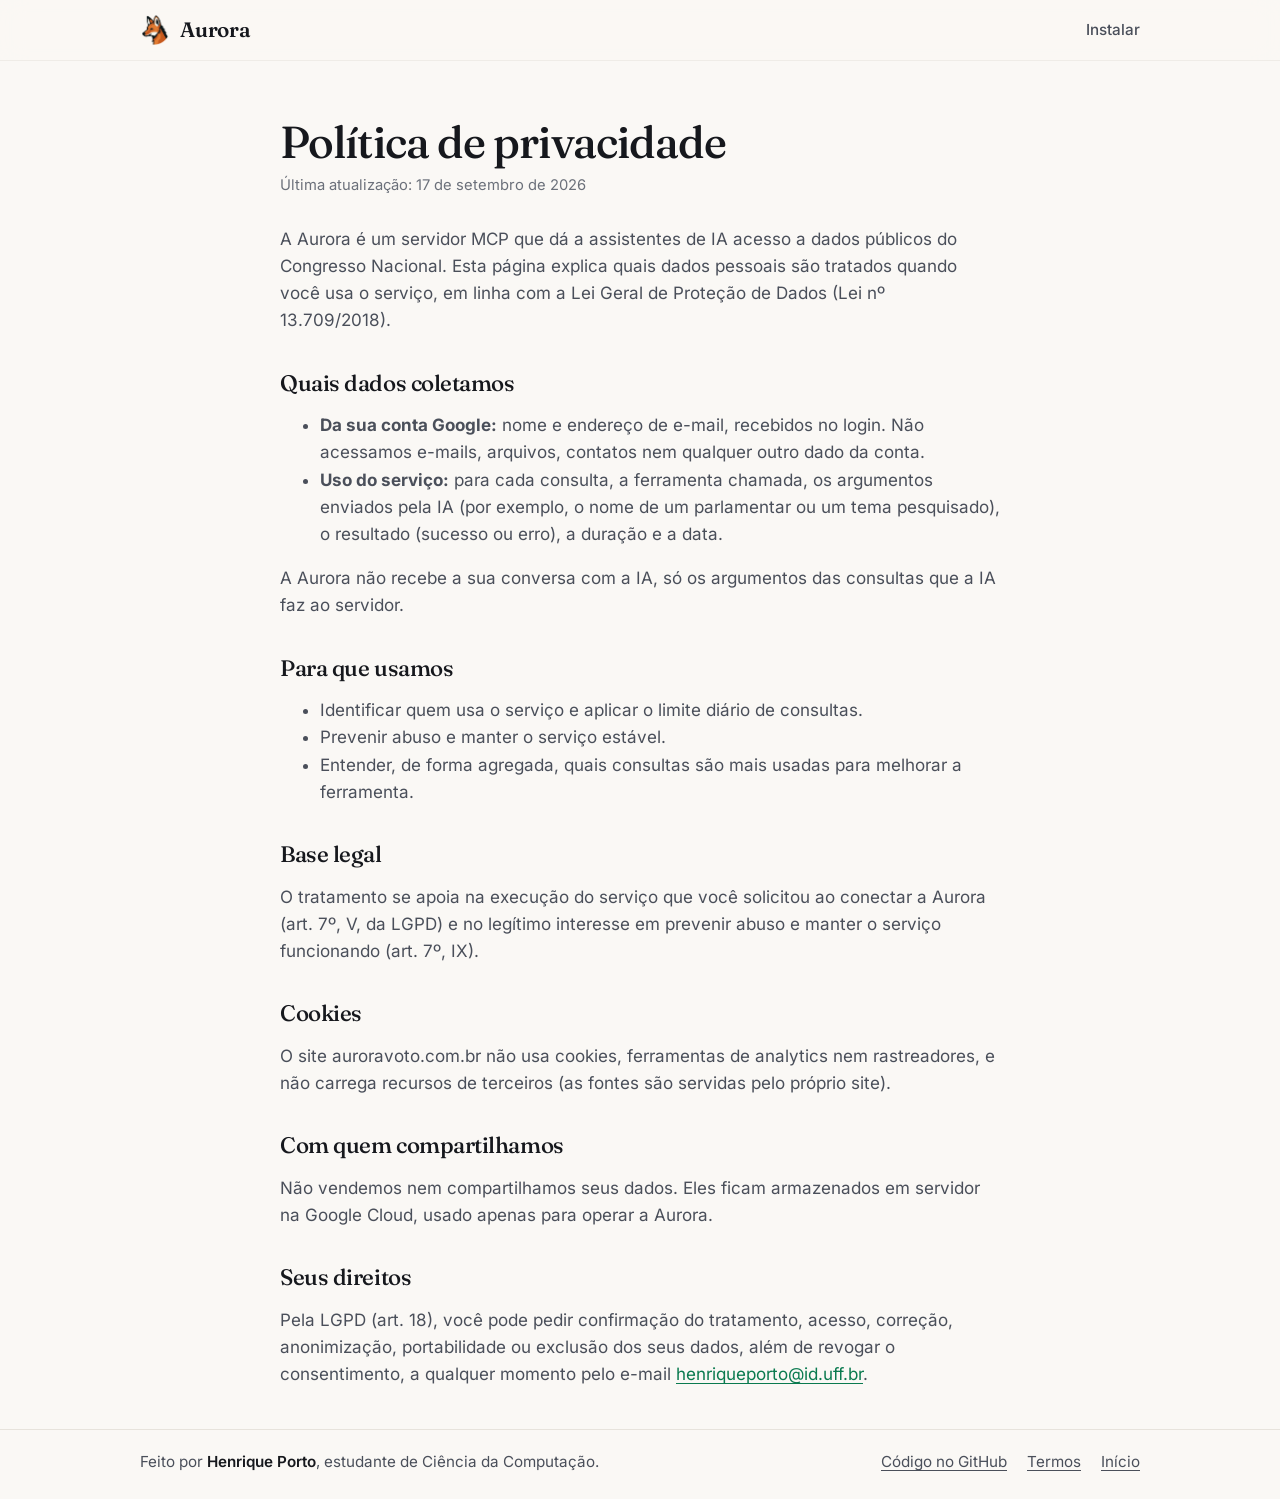
==== commit 7c83d5ae: "adicioonando pagina de termos" ====
--- a/privacidade.html
+++ b/privacidade.html
@@ -80,6 +80,7 @@
       <p>Feito por <a class="autor" href="https://www.linkedin.com/in/henriporto/">Henrique Porto</a>, estudante de Ciência da Computação.</p>
       <nav aria-label="Rodapé">
         <a href="https://github.com/henriporto/aurora">Código no GitHub</a>
+        <a href="termos.html">Termos</a>
         <a href="./">Início</a>
       </nav>
     </div>
--- a/styles.css
+++ b/styles.css
@@ -46,7 +46,7 @@
     --sobre-acento: #0E0F13;
     --codigo-fundo: #0A0B0E;
     --aurora-verde: #0D3B2A;
-    --aurora-azul: #16294D;
+    --aurora-azul: #8ca1c7;
     --aurora-opacidade: .18;
     --sombra: 0 1px 2px rgb(0 0 0 / .3), 0 8px 24px rgb(0 0 0 / .25);
   }
@@ -349,6 +349,12 @@
 .numeros div { background: var(--superficie); padding: 26px 20px; display: flex; flex-direction: column-reverse; gap: 4px; }
 .numeros dd { margin: 0; font-family: var(--fonte-titulo); font-size: clamp(1.7rem, 3.6vw, 2.3rem); letter-spacing: -0.02em; line-height: 1.1; }
 .numeros dt { color: var(--tinta-3); font-size: .9rem; }
+.numeros .periodo { display: flex; align-items: flex-end; gap: .2em; }
+.numeros .periodo time { display: inline-flex; flex-direction: column; }
+.numeros .periodo abbr {
+  font-family: var(--fonte-texto); font-size: .7rem; font-weight: 600; line-height: 1; margin-bottom: 5px;
+  letter-spacing: .1em; text-transform: uppercase; text-decoration: none; color: var(--acento);
+}
 @media (max-width: 760px) { .numeros { grid-template-columns: repeat(2, 1fr); } }
 
 /* Dúvidas */
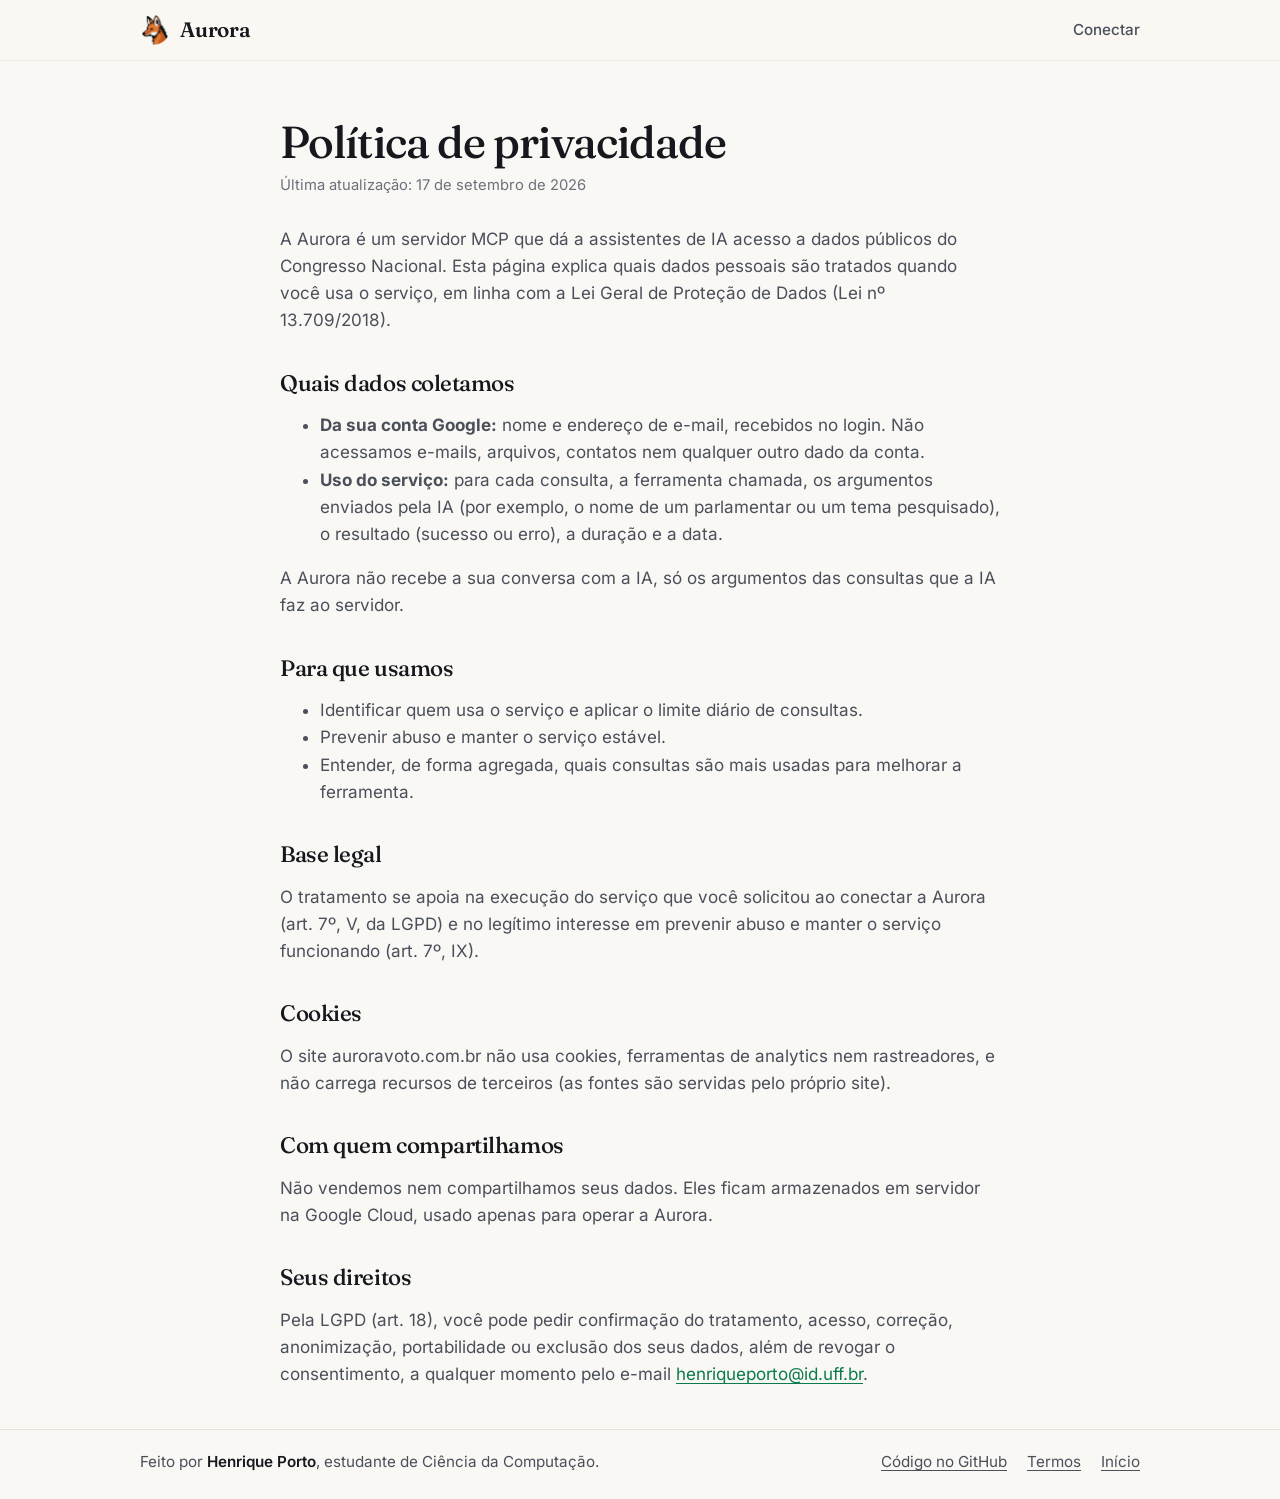
==== commit 92201f78: "mudando frase pra deixar mais simples de entender" ====
--- a/privacidade.html
+++ b/privacidade.html
@@ -17,7 +17,7 @@
         <span>Aurora</span>
       </a>
       <nav class="topo__nav" aria-label="Principal">
-        <a href="./#instalar">Instalar</a>
+        <a href="./#instalar">Conectar</a>
       </nav>
     </div>
   </header>
